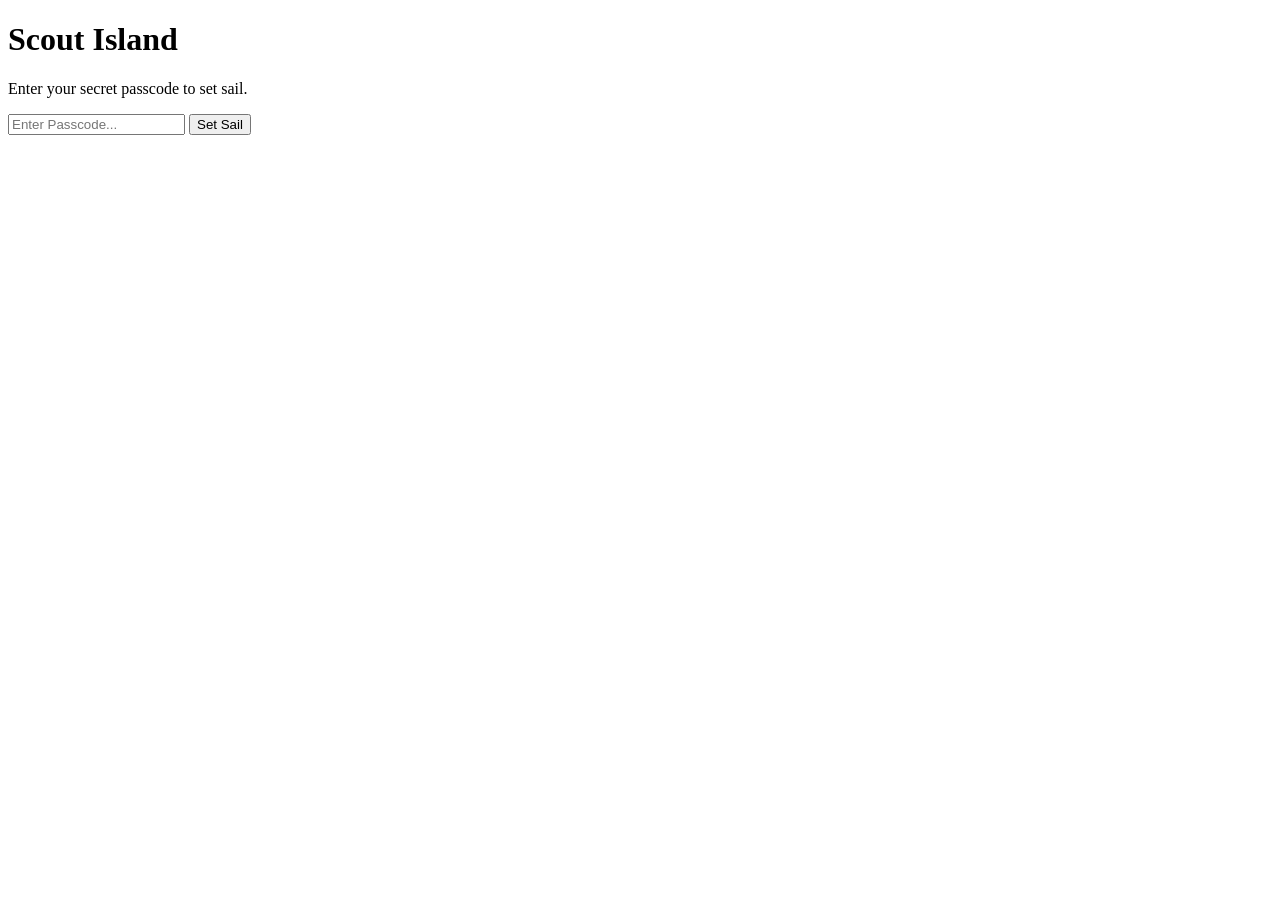
==== index.html @ 0fdf31c4 "First Commit" ====
<!DOCTYPE html>
<html lang="en">
<head>
    <meta charset="UTF-8">
    <meta name="viewport" content="width=device-width, initial-scale=1.0">
    <title>Scout Island Survival</title>
    <link rel="stylesheet" href="style.css">
</head>
<body>
    <div class="login-container">
        <h1>Scout Island</h1>
        <p>Enter your secret passcode to set sail.</p>
        
        <input type="text" id="passcodeInput" placeholder="Enter Passcode..." autocomplete="off">
        <button id="loginBtn">Set Sail</button>
        
        <!-- This paragraph will display errors if the passcode is wrong -->
        <p id="errorMessage" style="color: red; display: none;"></p>
    </div>

    <!-- Link the logic script at the bottom so it loads after the UI -->
    <script src="app.js"></script>
</body>
</html>
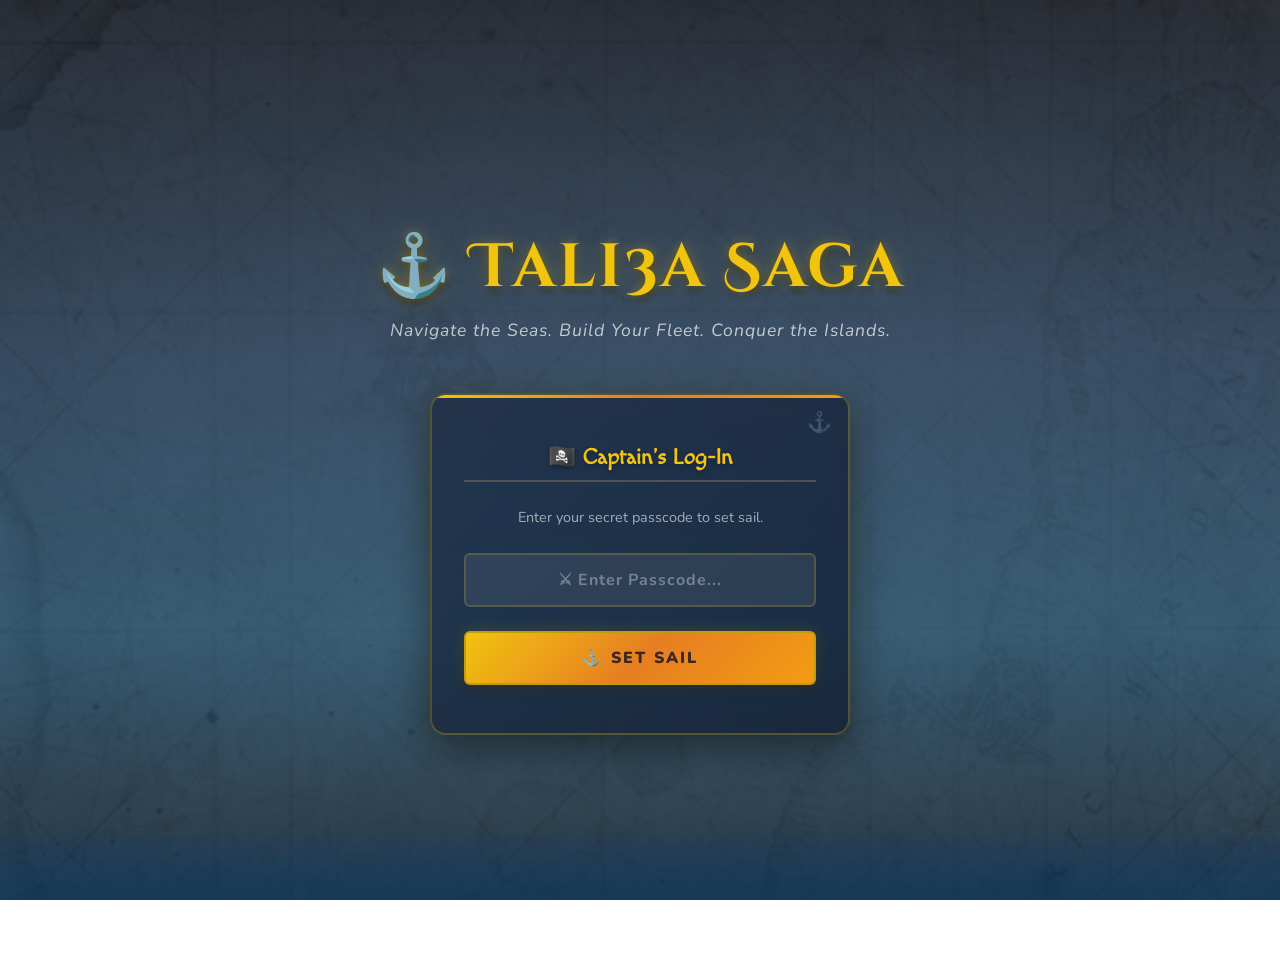
==== commit a2481dd4: "Finished" ====
--- a/index.html
+++ b/index.html
@@ -1,24 +1,55 @@
-<!DOCTYPE html>
-<html lang="en">
-<head>
-    <meta charset="UTF-8">
-    <meta name="viewport" content="width=device-width, initial-scale=1.0">
-    <title>Scout Island Survival</title>
-    <link rel="stylesheet" href="style.css">
-</head>
-<body>
-    <div class="login-container">
-        <h1>Scout Island</h1>
-        <p>Enter your secret passcode to set sail.</p>
-        
-        <input type="text" id="passcodeInput" placeholder="Enter Passcode..." autocomplete="off">
-        <button id="loginBtn">Set Sail</button>
-        
-        <!-- This paragraph will display errors if the passcode is wrong -->
-        <p id="errorMessage" style="color: red; display: none;"></p>
-    </div>
-
-    <!-- Link the logic script at the bottom so it loads after the UI -->
-    <script src="app.js"></script>
-</body>
+<!DOCTYPE html>
+<html lang="en">
+<head>
+    <meta charset="UTF-8">
+    <meta name="viewport" content="width=device-width, initial-scale=1.0, maximum-scale=1.0, user-scalable=no">
+    <title>Tali3a Saga — Scout Island Survival</title>
+    <meta name="description" content="Tali3a Saga: A naval MMO-lite adventure for scouts. Build ships, trade resources, and conquer the seas.">
+    <link rel="stylesheet" href="style.css">
+</head>
+<body>
+    <!-- Loading Overlay -->
+    <div id="globalLoader"><div class="spinner"></div><p id="loaderText">Accessing Fleet...</p></div>
+
+    <!-- Animated Ocean Waves -->
+    <div class="ocean-waves">
+        <div class="wave wave-1"></div>
+        <div class="wave wave-2"></div>
+        <div class="wave wave-3"></div>
+    </div>
+
+    <!-- Floating Bubbles -->
+    <div class="bubbles">
+        <div class="bubble"></div>
+        <div class="bubble"></div>
+        <div class="bubble"></div>
+        <div class="bubble"></div>
+        <div class="bubble"></div>
+        <div class="bubble"></div>
+        <div class="bubble"></div>
+        <div class="bubble"></div>
+        <div class="bubble"></div>
+        <div class="bubble"></div>
+    </div>
+
+    <!-- Login Screen -->
+    <div class="login-container">
+        <h1>⚓ Tali3a Saga</h1>
+        <p class="login-subtitle">Navigate the Seas. Build Your Fleet. Conquer the Islands.</p>
+
+        <div class="login-card">
+            <h2>🏴‍☠️ Captain's Log-In</h2>
+            <p>Enter your secret passcode to set sail.</p>
+            
+            <input type="text" id="passcodeInput" placeholder="⚔ Enter Passcode..." autocomplete="off">
+            <button id="loginBtn">⚓ Set Sail</button>
+            
+            <!-- This paragraph will display errors if the passcode is wrong -->
+            <p id="errorMessage" style="color: red; display: none;"></p>
+        </div>
+    </div>
+
+    <!-- Link the logic script at the bottom so it loads after the UI -->
+    <script src="app.js"></script>
+</body>
 </html>
--- a/style.css
+++ b/style.css
@@ -0,0 +1,1741 @@
+/* =======================================================
+   TALI3A SAGA - MASTER STYLESHEET 
+   Naval / Pirate / Island Survival MMO-lite
+   ======================================================= */
+
+/* --- Fonts & Variables --- */
+@import url('https://fonts.googleapis.com/css2?family=Macondo&family=Nunito:wght@400;700;900&family=Cinzel+Decorative:wght@400;700;900&display=swap');
+
+:root {
+    /* --- Core Palette --- */
+    --primary-blue: #1b263b;
+    --primary-deep: #0d1b2a;
+    --primary-navy: #152238;
+    --accent-gold: #f1c40f;
+    --accent-gold-light: #f9e547;
+    --accent-gold-dark: #c49b0c;
+    --accent-amber: #e67e22;
+    --danger-red: #c0392b;
+    --danger-glow: #e74c3c;
+    --success-green: #27ae60;
+    --success-light: #2ecc71;
+    --info-blue: #2980b9;
+    --wood-dark: #3e2723;
+    --wood-medium: #5d3a1a;
+    --wood-light: #7b4f2a;
+    --parchment: #fdf5e6;
+    --parchment-dark: #e8d5b7;
+    --text-dark: #2c3e50;
+    --text-muted: #7f8c8d;
+    --text-light: #ecf0f1;
+
+    /* --- Gradients --- */
+    --gradient-ocean: linear-gradient(180deg, #0a1628 0%, #1b3a5c 40%, #1a4a6e 70%, #0d2137 100%);
+    --gradient-gold: linear-gradient(135deg, #f1c40f 0%, #e67e22 50%, #f39c12 100%);
+    --gradient-wood: linear-gradient(180deg, #5d3a1a 0%, #3e2723 100%);
+    --gradient-danger: linear-gradient(135deg, #c0392b 0%, #e74c3c 100%);
+    --gradient-success: linear-gradient(135deg, #27ae60 0%, #2ecc71 100%);
+    --gradient-glass: linear-gradient(135deg, rgba(255, 255, 255, 0.1) 0%, rgba(255, 255, 255, 0.05) 100%);
+    --gradient-parchment: linear-gradient(145deg, #fdf5e6 0%, #e8d5b7 100%);
+
+    /* --- Shadows --- */
+    --shadow-sm: 0 2px 4px rgba(0, 0, 0, 0.2);
+    --shadow-md: 0 4px 12px rgba(0, 0, 0, 0.3);
+    --shadow-lg: 0 8px 24px rgba(0, 0, 0, 0.4);
+    --shadow-xl: 0 12px 40px rgba(0, 0, 0, 0.5);
+    --shadow-gold: 0 0 20px rgba(241, 196, 15, 0.3);
+    --shadow-gold-intense: 0 0 30px rgba(241, 196, 15, 0.5), 0 0 60px rgba(241, 196, 15, 0.2);
+    --shadow-inner: inset 0 2px 6px rgba(0, 0, 0, 0.3);
+    --shadow-card-hover: 0 12px 35px rgba(0, 0, 0, 0.5), 0 0 15px rgba(241, 196, 15, 0.15);
+
+    /* --- Spacing --- */
+    --space-xs: 4px;
+    --space-sm: 8px;
+    --space-md: 16px;
+    --space-lg: 24px;
+    --space-xl: 32px;
+    --space-2xl: 48px;
+
+    /* --- Border Radius --- */
+    --radius-sm: 6px;
+    --radius-md: 12px;
+    --radius-lg: 16px;
+    --radius-xl: 24px;
+    --radius-full: 50%;
+
+    /* --- Transitions --- */
+    --transition-fast: 0.15s ease;
+    --transition-base: 0.25s ease;
+    --transition-slow: 0.4s cubic-bezier(0.4, 0, 0.2, 1);
+    --transition-bounce: 0.5s cubic-bezier(0.34, 1.56, 0.64, 1);
+
+    /* --- Fallbacks for assets --- */
+    --bg-main: url('assets/bg-ocean.jpg') #0d1b2a;
+    --bg-card: url('assets/bg-parchment.jpg') var(--parchment);
+    --bg-wood: url('assets/wood-texture.jpg') var(--wood-dark);
+}
+
+
+/* =======================================================
+   KEYFRAME ANIMATIONS LIBRARY
+   ======================================================= */
+
+@keyframes fadeIn {
+    from {
+        opacity: 0;
+    }
+
+    to {
+        opacity: 1;
+    }
+}
+
+@keyframes fadeInUp {
+    from {
+        opacity: 0;
+        transform: translateY(30px);
+    }
+
+    to {
+        opacity: 1;
+        transform: translateY(0);
+    }
+}
+
+@keyframes fadeInDown {
+    from {
+        opacity: 0;
+        transform: translateY(-20px);
+    }
+
+    to {
+        opacity: 1;
+        transform: translateY(0);
+    }
+}
+
+@keyframes slideUp {
+    from {
+        transform: translateY(100%);
+        opacity: 0;
+    }
+
+    to {
+        transform: translateY(0);
+        opacity: 1;
+    }
+}
+
+@keyframes scaleIn {
+    from {
+        transform: scale(0.8);
+        opacity: 0;
+    }
+
+    to {
+        transform: scale(1);
+        opacity: 1;
+    }
+}
+
+@keyframes pulse {
+
+    0%,
+    100% {
+        transform: scale(1);
+    }
+
+    50% {
+        transform: scale(1.05);
+    }
+}
+
+@keyframes pulseGlow {
+
+    0%,
+    100% {
+        box-shadow: 0 0 5px rgba(241, 196, 15, 0.3);
+    }
+
+    50% {
+        box-shadow: 0 0 25px rgba(241, 196, 15, 0.6), 0 0 50px rgba(241, 196, 15, 0.2);
+    }
+}
+
+@keyframes shimmer {
+    0% {
+        background-position: -200% center;
+    }
+
+    100% {
+        background-position: 200% center;
+    }
+}
+
+@keyframes goldShimmer {
+    0% {
+        text-shadow: 0 0 10px rgba(241, 196, 15, 0.5);
+    }
+
+    50% {
+        text-shadow: 0 0 20px rgba(241, 196, 15, 0.8), 0 0 40px rgba(241, 196, 15, 0.3);
+    }
+
+    100% {
+        text-shadow: 0 0 10px rgba(241, 196, 15, 0.5);
+    }
+}
+
+@keyframes float {
+
+    0%,
+    100% {
+        transform: translateY(0px);
+    }
+
+    50% {
+        transform: translateY(-10px);
+    }
+}
+
+@keyframes floatSlow {
+
+    0%,
+    100% {
+        transform: translateY(0px) rotate(0deg);
+    }
+
+    25% {
+        transform: translateY(-6px) rotate(1deg);
+    }
+
+    75% {
+        transform: translateY(4px) rotate(-1deg);
+    }
+}
+
+@keyframes spin {
+    from {
+        transform: rotate(0deg);
+    }
+
+    to {
+        transform: rotate(360deg);
+    }
+}
+
+@keyframes coinFlip {
+    0% {
+        transform: rotateY(0deg);
+    }
+
+    50% {
+        transform: rotateY(180deg);
+    }
+
+    100% {
+        transform: rotateY(360deg);
+    }
+}
+
+@keyframes wave1 {
+    0% {
+        transform: translateX(0) translateZ(0) scaleY(1);
+    }
+
+    50% {
+        transform: translateX(-25%) translateZ(0) scaleY(0.55);
+    }
+
+    100% {
+        transform: translateX(-50%) translateZ(0) scaleY(1);
+    }
+}
+
+@keyframes wave2 {
+    0% {
+        transform: translateX(0) translateZ(0) scaleY(1);
+    }
+
+    50% {
+        transform: translateX(25%) translateZ(0) scaleY(0.45);
+    }
+
+    100% {
+        transform: translateX(50%) translateZ(0) scaleY(1);
+    }
+}
+
+@keyframes bubbleRise {
+    0% {
+        transform: translateY(100%) scale(0.4);
+        opacity: 0.6;
+    }
+
+    50% {
+        opacity: 0.3;
+    }
+
+    100% {
+        transform: translateY(-100vh) scale(1);
+        opacity: 0;
+    }
+}
+
+@keyframes compassSpin {
+    0% {
+        transform: rotate(0deg);
+    }
+
+    25% {
+        transform: rotate(90deg);
+    }
+
+    50% {
+        transform: rotate(180deg);
+    }
+
+    75% {
+        transform: rotate(270deg);
+    }
+
+    100% {
+        transform: rotate(360deg);
+    }
+}
+
+@keyframes borderGlow {
+
+    0%,
+    100% {
+        border-color: rgba(241, 196, 15, 0.3);
+    }
+
+    50% {
+        border-color: rgba(241, 196, 15, 0.8);
+    }
+}
+
+@keyframes ripple {
+    0% {
+        transform: scale(0);
+        opacity: 0.6;
+    }
+
+    100% {
+        transform: scale(4);
+        opacity: 0;
+    }
+}
+
+@keyframes rockBoat {
+
+    0%,
+    100% {
+        transform: rotate(-1deg);
+    }
+
+    50% {
+        transform: rotate(1deg);
+    }
+}
+
+@keyframes typewriter {
+    from {
+        width: 0;
+    }
+
+    to {
+        width: 100%;
+    }
+}
+
+@keyframes flickerGlow {
+
+    0%,
+    100% {
+        opacity: 1;
+        filter: brightness(1);
+    }
+
+    50% {
+        opacity: 0.85;
+        filter: brightness(1.15);
+    }
+}
+
+
+/* =======================================================
+   GLOBAL RESET & BODY
+   ======================================================= */
+
+*,
+*::before,
+*::after {
+    box-sizing: border-box;
+    margin: 0;
+    padding: 0;
+}
+
+html {
+    scroll-behavior: smooth;
+    -webkit-text-size-adjust: 100%;
+}
+
+body {
+    font-family: 'Nunito', sans-serif;
+    background: var(--gradient-ocean);
+    background-attachment: fixed;
+    color: var(--text-dark);
+    line-height: 1.6;
+    padding: var(--space-md);
+    min-height: 100vh;
+    overflow-x: hidden;
+    -webkit-font-smoothing: antialiased;
+    -moz-osx-font-smoothing: grayscale;
+}
+
+/* Ocean texture overlay on body */
+body::before {
+    content: '';
+    position: fixed;
+    top: 0;
+    left: 0;
+    width: 100%;
+    height: 100%;
+    background: var(--bg-main);
+    background-size: cover;
+    background-position: center;
+    opacity: 0.15;
+    z-index: -2;
+    pointer-events: none;
+}
+
+h1,
+h2,
+h3,
+h4 {
+    font-family: 'Macondo', cursive;
+    color: var(--wood-dark);
+    text-shadow: 1px 1px 2px rgba(0, 0, 0, 0.1);
+    line-height: 1.3;
+}
+
+h2 {
+    font-size: clamp(1.2rem, 3vw, 1.6rem);
+    margin-bottom: var(--space-sm);
+    padding-bottom: var(--space-sm);
+    border-bottom: 2px solid rgba(189, 165, 93, 0.3);
+}
+
+
+/* =======================================================
+   LAYOUT & CARDS
+   ======================================================= */
+
+main.dashboard-grid {
+    width: 100%;
+    max-width: 1280px;
+    margin: 0 auto;
+
+    display: grid;
+    grid-template-columns: repeat(auto-fit, minmax(380px, 1fr));
+    gap: 24px;
+
+    align-items: start;
+}
+
+.card {
+    background: var(--bg-card);
+    background-size: cover;
+    padding: var(--space-lg);
+    border-radius: var(--radius-md);
+    border: 3px solid #bda55d;
+    box-shadow: var(--shadow-lg);
+    animation: fadeInUp 0.5s ease-out both;
+    position: relative;
+    transition: transform var(--transition-base), box-shadow var(--transition-base);
+    width: 100%;
+    min-width:0;
+}
+
+.card::before {
+    content: '';
+    position: absolute;
+    top: 0;
+    left: 0;
+    right: 0;
+    height: 4px;
+    background: var(--gradient-gold);
+    border-radius: var(--radius-md) var(--radius-md) 0 0;
+    opacity: 0;
+    transition: opacity var(--transition-base);
+    z-index: 2;
+    pointer-events: none;
+}
+
+.card:hover {
+    transform: translateY(-3px);
+    box-shadow: var(--shadow-card-hover);
+}
+
+.card:hover::before {
+    opacity: 1;
+}
+
+
+/* Stagger card animations */
+.card:nth-child(1) {
+    animation-delay: 0.05s;
+}
+
+.card:nth-child(2) {
+    animation-delay: 0.1s;
+}
+
+.card:nth-child(3) {
+    animation-delay: 0.15s;
+}
+
+.card:nth-child(4) {
+    animation-delay: 0.2s;
+}
+
+.card:nth-child(5) {
+    animation-delay: 0.25s;
+}
+
+.card:nth-child(6) {
+    animation-delay: 0.3s;
+}
+
+.card:nth-child(7) {
+    animation-delay: 0.35s;
+}
+
+.card:nth-child(8) {
+    animation-delay: 0.4s;
+}
+
+.card:nth-child(9) {
+    animation-delay: 0.45s;
+}
+
+.card:nth-child(10) {
+    animation-delay: 0.5s;
+}
+
+/* Full-width sections */
+#notificationSection,
+#blackMarketSection,
+#tacticalSection,
+#bankSection,
+#tradePortSection,
+#leaderboardSection {
+    grid-column: 1 / -1 !important;
+}
+
+/* Daily tracker, market, shipyard stay normal */
+#trackerSection,
+#marketSection,
+#shipyardSection {
+    grid-column: auto !important;
+}
+
+/* Mobile */
+@media (max-width: 768px) {
+    main.dashboard-grid {
+        grid-template-columns: 1fr;
+        gap: 16px;
+    }
+}
+
+
+
+/* =======================================================
+   BUTTONS & INPUTS
+   ======================================================= */
+
+button {
+    font-family: 'Nunito', sans-serif;
+    font-weight: 900;
+    text-transform: uppercase;
+    background: var(--bg-wood);
+    background-size: cover;
+    color: #fff;
+    border: 2px solid #1a1005;
+    border-radius: var(--radius-sm);
+    padding: 12px 18px;
+    cursor: pointer;
+    transition: all var(--transition-base);
+    text-shadow: 1px 1px 3px rgba(0, 0, 0, 0.7);
+    box-shadow: var(--shadow-md), inset 0 1px 0 rgba(255, 255, 255, 0.1);
+    letter-spacing: 0.5px;
+    font-size: 14px;
+    position: relative;
+    overflow: hidden;
+    -webkit-tap-highlight-color: transparent;
+    touch-action: manipulation;
+}
+
+/* Ripple effect container */
+button::after {
+    content: '';
+    position: absolute;
+    top: 50%;
+    left: 50%;
+    width: 10px;
+    height: 10px;
+    background: rgba(255, 255, 255, 0.3);
+    border-radius: 50%;
+    transform: translate(-50%, -50%) scale(0);
+    transition: transform 0.5s ease, opacity 0.5s ease;
+    opacity: 0;
+}
+
+button:active::after {
+    transform: translate(-50%, -50%) scale(10);
+    opacity: 0;
+    transition: 0s;
+}
+
+button:hover {
+    transform: translateY(-2px) scale(1.02);
+    box-shadow: 0 6px 16px rgba(0, 0, 0, 0.4), inset 0 1px 0 rgba(255, 255, 255, 0.15);
+    filter: brightness(1.15);
+}
+
+button:active {
+    transform: translateY(2px) scale(0.98);
+    box-shadow: var(--shadow-sm), inset 0 2px 4px rgba(0, 0, 0, 0.3);
+    filter: brightness(0.95);
+    transition-duration: 0.05s;
+}
+
+button:disabled {
+    background: #5a6068;
+    cursor: not-allowed;
+    transform: none;
+    box-shadow: none;
+    color: #9a9da0;
+    border-color: #4a4d50;
+    filter: none;
+    text-shadow: none;
+    opacity: 0.7;
+}
+
+button:disabled:hover {
+    transform: none;
+    box-shadow: none;
+    filter: none;
+}
+
+/* Green action buttons */
+.btn-green {
+    background: var(--gradient-success) !important;
+    border-color: #1e8449 !important;
+}
+
+/* Red action buttons */
+.btn-red {
+    background: var(--gradient-danger) !important;
+    border-color: #922b21 !important;
+}
+
+input,
+select,
+textarea {
+    font-family: 'Nunito', sans-serif;
+    padding: 12px 14px;
+    border: 2px solid rgba(189, 165, 93, 0.5);
+    border-radius: var(--radius-sm);
+    background-color: rgba(255, 255, 255, 0.92);
+    background-image: none;
+    width: 100%;
+    margin-bottom: 10px;
+    font-weight: bold;
+    font-size: 14px;
+    color: var(--text-dark);
+    transition: all var(--transition-base);
+    -webkit-appearance: none;
+    appearance: none;
+}
+
+input:focus,
+select:focus,
+textarea:focus {
+    outline: none;
+    border-color: var(--accent-gold);
+    box-shadow: 0 0 0 3px rgba(241, 196, 15, 0.2), 0 0 12px rgba(241, 196, 15, 0.15);
+    background-color: #fff;
+}
+
+input:hover,
+select:hover {
+    border-color: rgba(189, 165, 93, 0.8);
+}
+
+/* Styled number inputs */
+input[type="number"] {
+    text-align: center;
+    font-weight: 900;
+}
+
+/* Remove number spinner arrows for cleaner look */
+input[type="number"]::-webkit-inner-spin-button,
+input[type="number"]::-webkit-outer-spin-button {
+    opacity: 1;
+    height: 28px;
+}
+
+/* Custom select dropdown arrow */
+select {
+    background-image: url("data:image/svg+xml,%3Csvg xmlns='http://www.w3.org/2000/svg' width='12' height='12' viewBox='0 0 12 12'%3E%3Cpath fill='%233e2723' d='M6 8L1 3h10z'/%3E%3C/svg%3E");
+    background-repeat: no-repeat;
+    background-position: right 12px center;
+    padding-right: 36px;
+    cursor: pointer;
+}
+
+/* Pirate-themed checkboxes */
+input[type="checkbox"] {
+    width: 22px;
+    height: 22px;
+    margin: 10px;
+    margin-right: 8px;
+    cursor: pointer;
+    accent-color: var(--accent-gold);
+    border: 2px solid var(--wood-dark);
+    border-radius: 4px;
+    vertical-align: middle;
+    flex-shrink: 0;
+}
+
+input[type="checkbox"]:checked {
+    background-color: var(--accent-gold);
+}
+
+/* Date inputs */
+input[type="date"] {
+    cursor: pointer;
+    color-scheme: light;
+}
+
+
+/* =======================================================
+   HORIZONTAL SCROLLING CAROUSELS
+   ======================================================= */
+
+/* Flex-based horizontal scroll carousels (Market & Shipyard) */
+#marketContainer,
+#shipyardContainer {
+    display: flex;
+    flex-wrap: nowrap;
+    overflow-x: auto;
+    gap: 15px;
+    margin-top: 15px;
+    padding-bottom: 15px;
+    scroll-snap-type: x mandatory;
+    -webkit-overflow-scrolling: touch;
+    scroll-padding: 0 var(--space-md);
+}
+
+/* Force carousel cards to stay a fixed width */
+#marketContainer>div,
+#shipyardContainer>div {
+    flex: 0 0 auto;
+    width: 280px;
+    scroll-snap-align: center;
+    transition: transform var(--transition-base), box-shadow var(--transition-base);
+}
+
+#marketContainer>div:hover,
+#shipyardContainer>div:hover {
+    transform: translateY(-4px);
+    box-shadow: var(--shadow-lg);
+}
+
+/* Grid-based containers (Black Market & Trading Port) - respect inline grid styles */
+#blackMarketContainer,
+#globalTradesContainer {
+    margin-top: 15px;
+    gap: 15px;
+}
+
+#blackMarketContainer>div,
+#globalTradesContainer>div {
+    transition: transform var(--transition-base), box-shadow var(--transition-base);
+}
+
+#blackMarketContainer>div:hover,
+#globalTradesContainer>div:hover {
+    transform: translateY(-4px);
+    box-shadow: var(--shadow-lg);
+}
+
+
+/* =======================================================
+   PIRATE SCROLLBAR SYSTEM
+   ======================================================= */
+
+/* Global custom scrollbar */
+::-webkit-scrollbar {
+    width: 10px;
+    height: 12px;
+}
+
+::-webkit-scrollbar-track {
+    background: rgba(13, 27, 42, 0.3);
+    border-radius: var(--radius-sm);
+}
+
+::-webkit-scrollbar-thumb {
+    background: linear-gradient(180deg, var(--accent-gold), var(--accent-gold-dark));
+    border-radius: var(--radius-sm);
+    border: 2px solid var(--wood-dark);
+    transition: background 0.2s;
+}
+
+::-webkit-scrollbar-thumb:hover {
+    background: linear-gradient(180deg, var(--accent-gold-light), var(--accent-gold));
+}
+
+/* Carousel scrollbars */
+#marketContainer::-webkit-scrollbar,
+#shipyardContainer::-webkit-scrollbar,
+#blackMarketContainer::-webkit-scrollbar,
+#globalTradesContainer::-webkit-scrollbar {
+    height: 12px;
+}
+
+#marketContainer::-webkit-scrollbar-track,
+#shipyardContainer::-webkit-scrollbar-track,
+#blackMarketContainer::-webkit-scrollbar-track,
+#globalTradesContainer::-webkit-scrollbar-track {
+    background: rgba(0, 0, 0, 0.2);
+    border-radius: var(--radius-sm);
+    box-shadow: var(--shadow-inner);
+}
+
+#marketContainer::-webkit-scrollbar-thumb,
+#shipyardContainer::-webkit-scrollbar-thumb,
+#blackMarketContainer::-webkit-scrollbar-thumb,
+#globalTradesContainer::-webkit-scrollbar-thumb {
+    background: var(--accent-gold);
+    border-radius: var(--radius-sm);
+    border: 2px solid var(--wood-dark);
+}
+
+#marketContainer::-webkit-scrollbar-thumb:hover,
+#shipyardContainer::-webkit-scrollbar-thumb:hover,
+#blackMarketContainer::-webkit-scrollbar-thumb:hover,
+#globalTradesContainer::-webkit-scrollbar-thumb:hover {
+    background: #fff;
+}
+
+
+/* =======================================================
+   GLOBAL LOADING OVERLAY
+   ======================================================= */
+
+#globalLoader {
+    position: fixed;
+    top: 0;
+    left: 0;
+    width: 100%;
+    height: 100%;
+    background: radial-gradient(ellipse at center, rgba(13, 27, 42, 0.95) 0%, rgba(10, 15, 28, 0.98) 100%);
+    display: flex;
+    flex-direction: column;
+    justify-content: center;
+    align-items: center;
+    z-index: 9999;
+    color: var(--accent-gold);
+    font-family: 'Macondo', cursive;
+    font-size: 22px;
+    opacity: 0;
+    pointer-events: none;
+    transition: opacity 0.3s ease;
+    backdrop-filter: blur(8px);
+    -webkit-backdrop-filter: blur(8px);
+}
+
+#globalLoader.active {
+    opacity: 1;
+    pointer-events: all;
+}
+
+#globalLoader p {
+    animation: pulseGlow 2s ease-in-out infinite;
+    letter-spacing: 1px;
+}
+
+.spinner {
+    width: 60px;
+    height: 60px;
+    border: 4px solid rgba(241, 196, 15, 0.15);
+    border-top: 4px solid var(--accent-gold);
+    border-right: 4px solid var(--accent-gold-dark);
+    border-radius: 50%;
+    animation: compassSpin 1.2s cubic-bezier(0.5, 0, 0.5, 1) infinite;
+    margin-bottom: 20px;
+    box-shadow: 0 0 20px rgba(241, 196, 15, 0.2), inset 0 0 20px rgba(241, 196, 15, 0.1);
+    position: relative;
+}
+
+/* Compass needle inside spinner */
+.spinner::before {
+    content: '⚓';
+    position: absolute;
+    top: 50%;
+    left: 50%;
+    transform: translate(-50%, -50%);
+    font-size: 22px;
+    animation: compassSpin 1.2s cubic-bezier(0.5, 0, 0.5, 1) infinite reverse;
+}
+
+
+/* =======================================================
+   HEADER / DASHBOARD TOP BAR
+   ======================================================= */
+
+.coin-icon {
+    width: 22px;
+    height: 22px;
+    vertical-align: middle;
+    margin-right: 5px;
+    animation: coinFlip 3s ease-in-out infinite;
+    filter: drop-shadow(0 0 4px rgba(241, 196, 15, 0.5));
+}
+
+header {
+    background: var(--gradient-wood);
+    background-size: cover;
+    color: white;
+    padding: var(--space-md) var(--space-lg);
+    border-radius: var(--radius-md);
+    margin-bottom: var(--space-lg);
+    display: flex;
+    justify-content: space-between;
+    align-items: center;
+    border: 3px solid #bda55d;
+    box-shadow: var(--shadow-xl), inset 0 1px 0 rgba(255, 255, 255, 0.1);
+    position: relative;
+    overflow: hidden;
+    animation: fadeInDown 0.6s ease-out;
+    flex-wrap: wrap;
+    gap: var(--space-md);
+}
+
+/* Subtle gold grain on header */
+header::before {
+    content: '';
+    position: absolute;
+    top: 0;
+    left: 0;
+    right: 0;
+    bottom: 0;
+    background: url('assets/wood-texture.jpg');
+    background-size: cover;
+    opacity: 0.3;
+    pointer-events: none;
+}
+
+/* Gold top edge */
+header::after {
+    content: '';
+    position: absolute;
+    top: 0;
+    left: 0;
+    right: 0;
+    height: 3px;
+    background: var(--gradient-gold);
+}
+
+header>* {
+    position: relative;
+    z-index: 1;
+}
+
+header h1 {
+    color: var(--accent-gold);
+    margin: 0;
+    font-size: clamp(1.1rem, 4vw, 1.6rem);
+    animation: goldShimmer 4s ease-in-out infinite;
+    text-shadow: 0 2px 4px rgba(0, 0, 0, 0.5);
+}
+
+header p {
+    color: rgba(255, 255, 255, 0.85);
+}
+
+/* Wallet balance glow */
+#playerBalance {
+    display: inline-block;
+    min-width: 2ch;
+    transition: all var(--transition-base);
+}
+
+
+/* =======================================================
+   ITEM & SHIP ICONS
+   ======================================================= */
+
+.item-icon {
+    width: 64px;
+    height: 64px;
+    object-fit: contain;
+    margin: 0 auto 10px auto;
+    display: block;
+    filter: drop-shadow(0px 4px 6px rgba(0, 0, 0, 0.4));
+    transition: transform var(--transition-bounce), filter var(--transition-base);
+}
+
+.ship-icon {
+    width: 100px;
+    height: 100px;
+    object-fit: contain;
+    margin: 0 auto 15px auto;
+    display: block;
+    filter: drop-shadow(0px 6px 8px rgba(0, 0, 0, 0.5));
+    transition: transform var(--transition-bounce), filter var(--transition-base);
+}
+
+.card:hover .item-icon,
+.card:hover .ship-icon {
+    transform: scale(1.1) rotate(2deg);
+    filter: drop-shadow(0px 8px 12px rgba(0, 0, 0, 0.4)) brightness(1.1);
+}
+
+/* Carousel item hover */
+#marketContainer>div:hover .item-icon,
+#shipyardContainer>div:hover .ship-icon,
+#blackMarketContainer>div:hover .item-icon {
+    transform: scale(1.15) rotate(-2deg);
+    filter: drop-shadow(0px 8px 12px rgba(241, 196, 15, 0.3)) brightness(1.1);
+}
+
+/* Badge for inventory counts */
+.inventory-badge {
+    background: var(--gradient-danger);
+    color: white;
+    padding: 3px 10px;
+    border-radius: 20px;
+    font-size: 11px;
+    font-weight: 900;
+    border: 2px solid rgba(255, 255, 255, 0.3);
+    box-shadow: var(--shadow-sm);
+    letter-spacing: 0.5px;
+    white-space: nowrap;
+}
+
+
+/* =======================================================
+   MARKET CARD STYLES
+   ======================================================= */
+
+.market-card {
+    border: 2px solid rgba(189, 165, 93, 0.4) !important;
+    padding: var(--space-md) !important;
+    border-radius: var(--radius-md) !important;
+    text-align: center;
+    display: flex;
+    flex-direction: column;
+    justify-content: space-between;
+    background: var(--gradient-parchment) !important;
+    box-shadow: var(--shadow-md);
+    transition: all var(--transition-base);
+    position: relative;
+    overflow: hidden;
+}
+
+.market-card::after {
+    content: '';
+    position: absolute;
+    top: 0;
+    left: -100%;
+    width: 100%;
+    height: 100%;
+    background: linear-gradient(90deg, transparent, rgba(241, 196, 15, 0.08), transparent);
+    transition: left 0.6s ease;
+}
+
+.market-card:hover::after {
+    left: 100%;
+}
+
+.market-card:hover {
+    border-color: var(--accent-gold) !important;
+    box-shadow: var(--shadow-lg), 0 0 15px rgba(241, 196, 15, 0.15);
+}
+
+
+/* =======================================================
+   LOGIN PAGE
+   ======================================================= */
+
+.login-container {
+    min-height: 100vh;
+    display: flex;
+    flex-direction: column;
+    justify-content: center;
+    align-items: center;
+    text-align: center;
+    position: relative;
+    z-index: 1;
+    padding: var(--space-lg);
+}
+
+.login-container h1 {
+    font-family: 'Cinzel Decorative', 'Macondo', cursive;
+    font-size: clamp(2.2rem, 8vw, 3.8rem);
+    color: var(--accent-gold);
+    text-shadow:
+        0 0 10px rgba(241, 196, 15, 0.4),
+        0 0 30px rgba(241, 196, 15, 0.2),
+        0 4px 8px rgba(0, 0, 0, 0.6);
+    margin-bottom: var(--space-sm);
+    animation: fadeInDown 0.8s ease-out, goldShimmer 4s 1s ease-in-out infinite;
+    letter-spacing: 2px;
+}
+
+.login-container .login-subtitle {
+    color: rgba(255, 255, 255, 0.7);
+    font-size: clamp(0.9rem, 2.5vw, 1.1rem);
+    margin-bottom: var(--space-2xl);
+    font-style: italic;
+    animation: fadeIn 1s 0.3s ease-out both;
+    letter-spacing: 1px;
+}
+
+.login-card {
+    background: linear-gradient(135deg, rgba(30, 40, 60, 0.7) 0%, rgba(20, 30, 50, 0.8) 100%);
+    backdrop-filter: blur(20px) saturate(1.5);
+    -webkit-backdrop-filter: blur(20px) saturate(1.5);
+    border: 2px solid rgba(241, 196, 15, 0.25);
+    border-radius: var(--radius-lg);
+    padding: var(--space-2xl) var(--space-xl);
+    width: 100%;
+    max-width: 420px;
+    box-shadow:
+        var(--shadow-xl),
+        0 0 40px rgba(241, 196, 15, 0.08),
+        inset 0 1px 0 rgba(255, 255, 255, 0.1);
+    animation: fadeInUp 0.8s 0.2s ease-out both;
+    position: relative;
+    overflow: hidden;
+}
+
+/* Gold corner accents */
+.login-card::before {
+    content: '⚓';
+    position: absolute;
+    top: 12px;
+    right: 16px;
+    font-size: 20px;
+    opacity: 0.3;
+    animation: floatSlow 5s ease-in-out infinite;
+}
+
+.login-card::after {
+    content: '';
+    position: absolute;
+    top: 0;
+    left: 0;
+    right: 0;
+    height: 3px;
+    background: var(--gradient-gold);
+}
+
+.login-card h2 {
+    font-family: 'Macondo', cursive;
+    color: var(--accent-gold);
+    font-size: 1.4rem;
+    margin-bottom: var(--space-lg);
+    text-shadow: 0 2px 4px rgba(0, 0, 0, 0.3);
+}
+
+.login-card p {
+    color: rgba(255, 255, 255, 0.6);
+    font-size: 0.9rem;
+    margin-bottom: var(--space-lg);
+}
+
+.login-card input[type="text"],
+.login-card input[type="password"] {
+    background: rgba(255, 255, 255, 0.08);
+    border: 2px solid rgba(241, 196, 15, 0.2);
+    color: #fff;
+    font-size: 16px;
+    padding: 14px 18px;
+    border-radius: var(--radius-sm);
+    width: 100%;
+    margin-bottom: var(--space-md);
+    transition: all var(--transition-base);
+    text-align: center;
+    letter-spacing: 2px;
+}
+
+.login-card input::placeholder {
+    color: rgba(255, 255, 255, 0.35);
+    letter-spacing: 1px;
+}
+
+.login-card input:focus {
+    border-color: var(--accent-gold);
+    background: rgba(255, 255, 255, 0.12);
+    box-shadow: 0 0 0 3px rgba(241, 196, 15, 0.15), 0 0 20px rgba(241, 196, 15, 0.1);
+}
+
+.login-card button {
+    width: 100%;
+    padding: 14px;
+    font-size: 16px;
+    letter-spacing: 2px;
+    background: var(--gradient-gold);
+    color: var(--wood-dark);
+    border: 2px solid var(--accent-gold-dark);
+    text-shadow: none;
+    font-weight: 900;
+    border-radius: var(--radius-sm);
+    margin-top: var(--space-sm);
+    transition: all var(--transition-base);
+    box-shadow: var(--shadow-md), 0 0 15px rgba(241, 196, 15, 0.2);
+}
+
+.login-card button:hover {
+    background: linear-gradient(135deg, var(--accent-gold-light) 0%, var(--accent-gold) 100%);
+    box-shadow: var(--shadow-lg), 0 0 25px rgba(241, 196, 15, 0.4);
+    transform: translateY(-2px) scale(1.02);
+}
+
+.login-card button:active {
+    transform: translateY(1px) scale(0.98);
+    box-shadow: var(--shadow-sm);
+}
+
+.login-card #errorMessage {
+    margin-top: var(--space-md);
+    padding: var(--space-sm) var(--space-md);
+    background: rgba(192, 57, 43, 0.2);
+    border: 1px solid rgba(192, 57, 43, 0.4);
+    border-radius: var(--radius-sm);
+    color: #e74c3c;
+    font-weight: bold;
+    font-size: 13px;
+    animation: fadeIn 0.3s ease;
+}
+
+
+/* =======================================================
+   ANIMATED OCEAN WAVES (login + global bg)
+   ======================================================= */
+
+.ocean-waves {
+    position: fixed;
+    bottom: 0;
+    left: 0;
+    width: 100%;
+    height: 180px;
+    z-index: 0;
+    pointer-events: none;
+    overflow: hidden;
+}
+
+.wave {
+    position: absolute;
+    bottom: 0;
+    left: 0;
+    width: 200%;
+    height: 100%;
+    background-repeat: repeat-x;
+    transform-origin: center bottom;
+}
+
+.wave-1 {
+    background: linear-gradient(180deg, transparent 60%, rgba(10, 60, 100, 0.35) 80%, rgba(10, 60, 100, 0.5) 100%);
+    animation: wave1 8s ease-in-out infinite;
+    bottom: 0;
+    opacity: 0.8;
+    border-radius: 100% 100% 0 0 / 40% 40% 0 0;
+}
+
+.wave-2 {
+    background: linear-gradient(180deg, transparent 50%, rgba(20, 80, 130, 0.25) 75%, rgba(20, 80, 130, 0.4) 100%);
+    animation: wave2 6s ease-in-out infinite;
+    bottom: -10px;
+    opacity: 0.6;
+    border-radius: 100% 100% 0 0 / 50% 50% 0 0;
+}
+
+.wave-3 {
+    background: linear-gradient(180deg, transparent 55%, rgba(8, 40, 80, 0.2) 80%, rgba(8, 40, 80, 0.35) 100%);
+    animation: wave1 10s ease-in-out infinite reverse;
+    bottom: -20px;
+    opacity: 0.5;
+    border-radius: 100% 100% 0 0 / 30% 30% 0 0;
+}
+
+
+/* =======================================================
+   CSS BUBBLES (Login page atmosphere)
+   ======================================================= */
+
+.bubbles {
+    position: fixed;
+    bottom: 0;
+    left: 0;
+    width: 100%;
+    height: 100%;
+    z-index: 0;
+    pointer-events: none;
+    overflow: hidden;
+}
+
+.bubble {
+    position: absolute;
+    bottom: -20px;
+    background: radial-gradient(circle at 30% 30%, rgba(255, 255, 255, 0.15), rgba(255, 255, 255, 0.05));
+    border: 1px solid rgba(255, 255, 255, 0.1);
+    border-radius: 50%;
+    animation: bubbleRise linear infinite;
+}
+
+.bubble:nth-child(1) {
+    width: 8px;
+    height: 8px;
+    left: 10%;
+    animation-duration: 12s;
+    animation-delay: 0s;
+}
+
+.bubble:nth-child(2) {
+    width: 14px;
+    height: 14px;
+    left: 25%;
+    animation-duration: 16s;
+    animation-delay: 2s;
+}
+
+.bubble:nth-child(3) {
+    width: 6px;
+    height: 6px;
+    left: 40%;
+    animation-duration: 10s;
+    animation-delay: 4s;
+}
+
+.bubble:nth-child(4) {
+    width: 18px;
+    height: 18px;
+    left: 55%;
+    animation-duration: 18s;
+    animation-delay: 1s;
+}
+
+.bubble:nth-child(5) {
+    width: 10px;
+    height: 10px;
+    left: 70%;
+    animation-duration: 14s;
+    animation-delay: 3s;
+}
+
+.bubble:nth-child(6) {
+    width: 12px;
+    height: 12px;
+    left: 85%;
+    animation-duration: 15s;
+    animation-delay: 5s;
+}
+
+.bubble:nth-child(7) {
+    width: 7px;
+    height: 7px;
+    left: 15%;
+    animation-duration: 11s;
+    animation-delay: 6s;
+}
+
+.bubble:nth-child(8) {
+    width: 16px;
+    height: 16px;
+    left: 60%;
+    animation-duration: 20s;
+    animation-delay: 2.5s;
+}
+
+.bubble:nth-child(9) {
+    width: 9px;
+    height: 9px;
+    left: 35%;
+    animation-duration: 13s;
+    animation-delay: 7s;
+}
+
+.bubble:nth-child(10) {
+    width: 11px;
+    height: 11px;
+    left: 90%;
+    animation-duration: 17s;
+    animation-delay: 4.5s;
+}
+
+
+/* =======================================================
+   NOTIFICATION SECTION
+   ======================================================= */
+
+#notificationSection {
+    background: linear-gradient(135deg, rgba(253, 245, 230, 0.95), rgba(232, 213, 183, 0.95)) !important;
+    border: 2px solid var(--accent-gold) !important;
+    box-shadow: var(--shadow-lg), 0 0 20px rgba(241, 196, 15, 0.1);
+}
+
+#notificationSection h2 {
+    color: var(--wood-dark);
+    border-bottom-color: var(--accent-gold-dark);
+}
+
+
+/* =======================================================
+   TACTICAL / WAR SECTION STYLING
+   ======================================================= */
+
+#tacticalSection h3 {
+    font-size: 1.1rem;
+    margin-bottom: var(--space-sm);
+}
+
+
+/* =======================================================
+   LEADERBOARD TABLE ENHANCEMENT
+   ======================================================= */
+
+#leaderboardContainer {
+    border-radius: var(--radius-md) !important;
+    overflow: hidden;
+    border: 2px solid rgba(189, 165, 93, 0.4) !important;
+}
+
+#leaderboardContainer table {
+    border-collapse: collapse;
+    width: 100%;
+}
+
+#leaderboardContainer tr {
+    transition: background-color var(--transition-fast);
+}
+
+#leaderboardContainer tr:hover {
+    background-color: rgba(241, 196, 15, 0.08) !important;
+}
+
+#leaderboardContainer th {
+    background: var(--gradient-wood) !important;
+    font-family: 'Macondo', cursive;
+    letter-spacing: 0.5px;
+    font-size: 13px;
+    text-transform: uppercase;
+}
+
+#leaderboardContainer td {
+    font-size: 13px;
+}
+
+
+/* =======================================================
+   LEADER PANEL STYLES
+   ======================================================= */
+
+.container {
+    max-width: 1100px;
+    margin: 0 auto;
+    padding: var(--space-md);
+}
+
+.container h1 {
+    color: var(--accent-gold);
+    font-size: clamp(1.3rem, 4vw, 2rem);
+    text-shadow: 0 2px 4px rgba(0, 0, 0, 0.5);
+    animation: goldShimmer 4s ease-in-out infinite;
+}
+
+/* Leader panel tables */
+.container table {
+    width: 100%;
+    border-collapse: collapse;
+    margin-top: var(--space-md);
+    font-size: 13px;
+    background: rgba(255, 255, 255, 0.95);
+    border-radius: var(--radius-sm);
+    overflow: hidden;
+}
+
+.container table th {
+    background: var(--primary-blue);
+    color: var(--accent-gold);
+    padding: var(--space-sm) var(--space-md);
+    text-align: left;
+    font-family: 'Macondo', cursive;
+    letter-spacing: 0.5px;
+    font-size: 12px;
+    text-transform: uppercase;
+}
+
+.container table td {
+    padding: var(--space-sm) var(--space-md);
+    border-bottom: 1px solid rgba(0, 0, 0, 0.08);
+}
+
+.container table tr:hover td {
+    background: rgba(241, 196, 15, 0.06);
+}
+
+
+/* =======================================================
+   DAILY TRACKER SECTION
+   ======================================================= */
+
+#trackerSection .checkbox-group label {
+    display: flex;
+    align-items: center;
+    padding: 8px 12px;
+    background: rgba(255, 255, 255, 0.5);
+    border: 1px solid rgba(189, 165, 93, 0.3);
+    border-radius: var(--radius-sm);
+    cursor: pointer;
+    transition: all var(--transition-fast);
+    font-size: 14px;
+    font-weight: 700;
+}
+
+#trackerSection .checkbox-group label:hover {
+    background: rgba(241, 196, 15, 0.15);
+    border-color: var(--accent-gold);
+    transform: translateY(-1px);
+}
+
+#trackerSection .checkbox-group label:has(input:checked) {
+    background: rgba(39, 174, 96, 0.15);
+    border-color: var(--success-green);
+    box-shadow: 0 0 8px rgba(39, 174, 96, 0.1);
+}
+
+
+/* =======================================================
+   RESPONSIVE BREAKPOINTS (MOBILE-FIRST)
+   ======================================================= */
+
+/* Small phones */
+@media (max-width: 480px) {
+    body {
+        padding: var(--space-sm);
+    }
+
+    header {
+        flex-direction: column;
+        text-align: center;
+        gap: var(--space-sm);
+        padding: var(--space-md);
+    }
+
+    header>div {
+        text-align: center !important;
+    }
+
+    header h1 {
+        font-size: 1.1rem;
+    }
+
+    main {
+        grid-template-columns: 1fr;
+        gap: var(--space-md);
+    }
+
+    .card {
+        padding: var(--space-md);
+    }
+
+    #marketContainer>div,
+    #shipyardContainer>div {
+        width: 240px;
+    }
+
+    #trackerSection .checkbox-group {
+        grid-template-columns: 1fr !important;
+    }
+
+    .login-container h1 {
+        font-size: 2rem;
+    }
+
+    .login-card {
+        padding: var(--space-xl) var(--space-lg);
+    }
+
+    /* Stack tactical columns */
+    #tacticalSection>div>div {
+        grid-template-columns: 1fr !important;
+    }
+
+    /* Stack leader grid */
+    .container>div[style*="grid-template-columns: 1fr 1fr"] {
+        grid-template-columns: 1fr !important;
+    }
+}
+
+/* Tablets */
+@media (max-width: 768px) {
+    main {
+        grid-template-columns: 1fr;
+    }
+
+    header {
+        flex-wrap: wrap;
+    }
+
+    .ocean-waves {
+        height: 120px;
+    }
+}
+
+/* Medium screens */
+@media (max-width: 1024px) {
+    main {
+        grid-template-columns: repeat(auto-fit, minmax(280px, 1fr));
+    }
+}
+
+/* Large screens */
+@media (min-width: 1200px) {
+    body {
+        padding: var(--space-xl);
+    }
+}
+
+
+/* =======================================================
+   UTILITY CLASSES
+   ======================================================= */
+
+/* Gold text */
+.text-gold {
+    color: var(--accent-gold);
+}
+
+.text-danger {
+    color: var(--danger-red);
+}
+
+.text-success {
+    color: var(--success-green);
+}
+
+.text-muted {
+    color: var(--text-muted);
+}
+
+/* Glassmorphism panel */
+.glass-panel {
+    background: linear-gradient(135deg, rgba(255, 255, 255, 0.1) 0%, rgba(255, 255, 255, 0.05) 100%);
+    backdrop-filter: blur(12px);
+    -webkit-backdrop-filter: blur(12px);
+    border: 1px solid rgba(255, 255, 255, 0.15);
+    border-radius: var(--radius-md);
+}
+
+/* Animate on scroll trigger (add via JS) */
+.animate-in {
+    animation: fadeInUp 0.6s ease-out both;
+}
+
+/* Tooltip-like badge */
+.status-badge {
+    display: inline-block;
+    padding: 2px 8px;
+    border-radius: 12px;
+    font-size: 11px;
+    font-weight: 900;
+    text-transform: uppercase;
+    letter-spacing: 0.5px;
+}
+
+.status-badge.built {
+    background: rgba(39, 174, 96, 0.15);
+    color: var(--success-green);
+    border: 1px solid rgba(39, 174, 96, 0.3);
+}
+
+.status-badge.locked {
+    background: rgba(127, 140, 141, 0.15);
+    color: var(--text-muted);
+    border: 1px solid rgba(127, 140, 141, 0.3);
+}
+
+/* Prevent layout shift */
+img {
+    max-width: 100%;
+    height: auto;
+}
+
+/* Accessible focus ring */
+*:focus-visible {
+    outline: 2px solid var(--accent-gold);
+    outline-offset: 2px;
+}
+
+/* Smooth transitions for interactive elements */
+a,
+button,
+input,
+select,
+textarea {
+    -webkit-tap-highlight-color: transparent;
+}
+
+/* Hide scrollbar on mobile but keep functionality */
+@media (max-width: 768px) {
+
+    #marketContainer,
+    #shipyardContainer {
+        scrollbar-width: none;
+        -ms-overflow-style: none;
+    }
+
+    #marketContainer::-webkit-scrollbar,
+    #shipyardContainer::-webkit-scrollbar {
+        display: none;
+    }
+}
+
+/* Print-friendly (hide decorative stuff) */
+@media print {
+
+    .ocean-waves,
+    .bubbles,
+    #globalLoader {
+        display: none !important;
+    }
+
+    body {
+        background: white;
+    }
+
+    .card {
+        box-shadow: none;
+        border: 1px solid #ccc;
+    }
+}
+
+.tactical-grid {
+    display: grid;
+    grid-template-columns: repeat(2, minmax(0, 1fr));
+    gap: 20px;
+}
+
+@media (max-width: 768px) {
+    .tactical-grid {
+        grid-template-columns: 1fr;
+    }
+}
